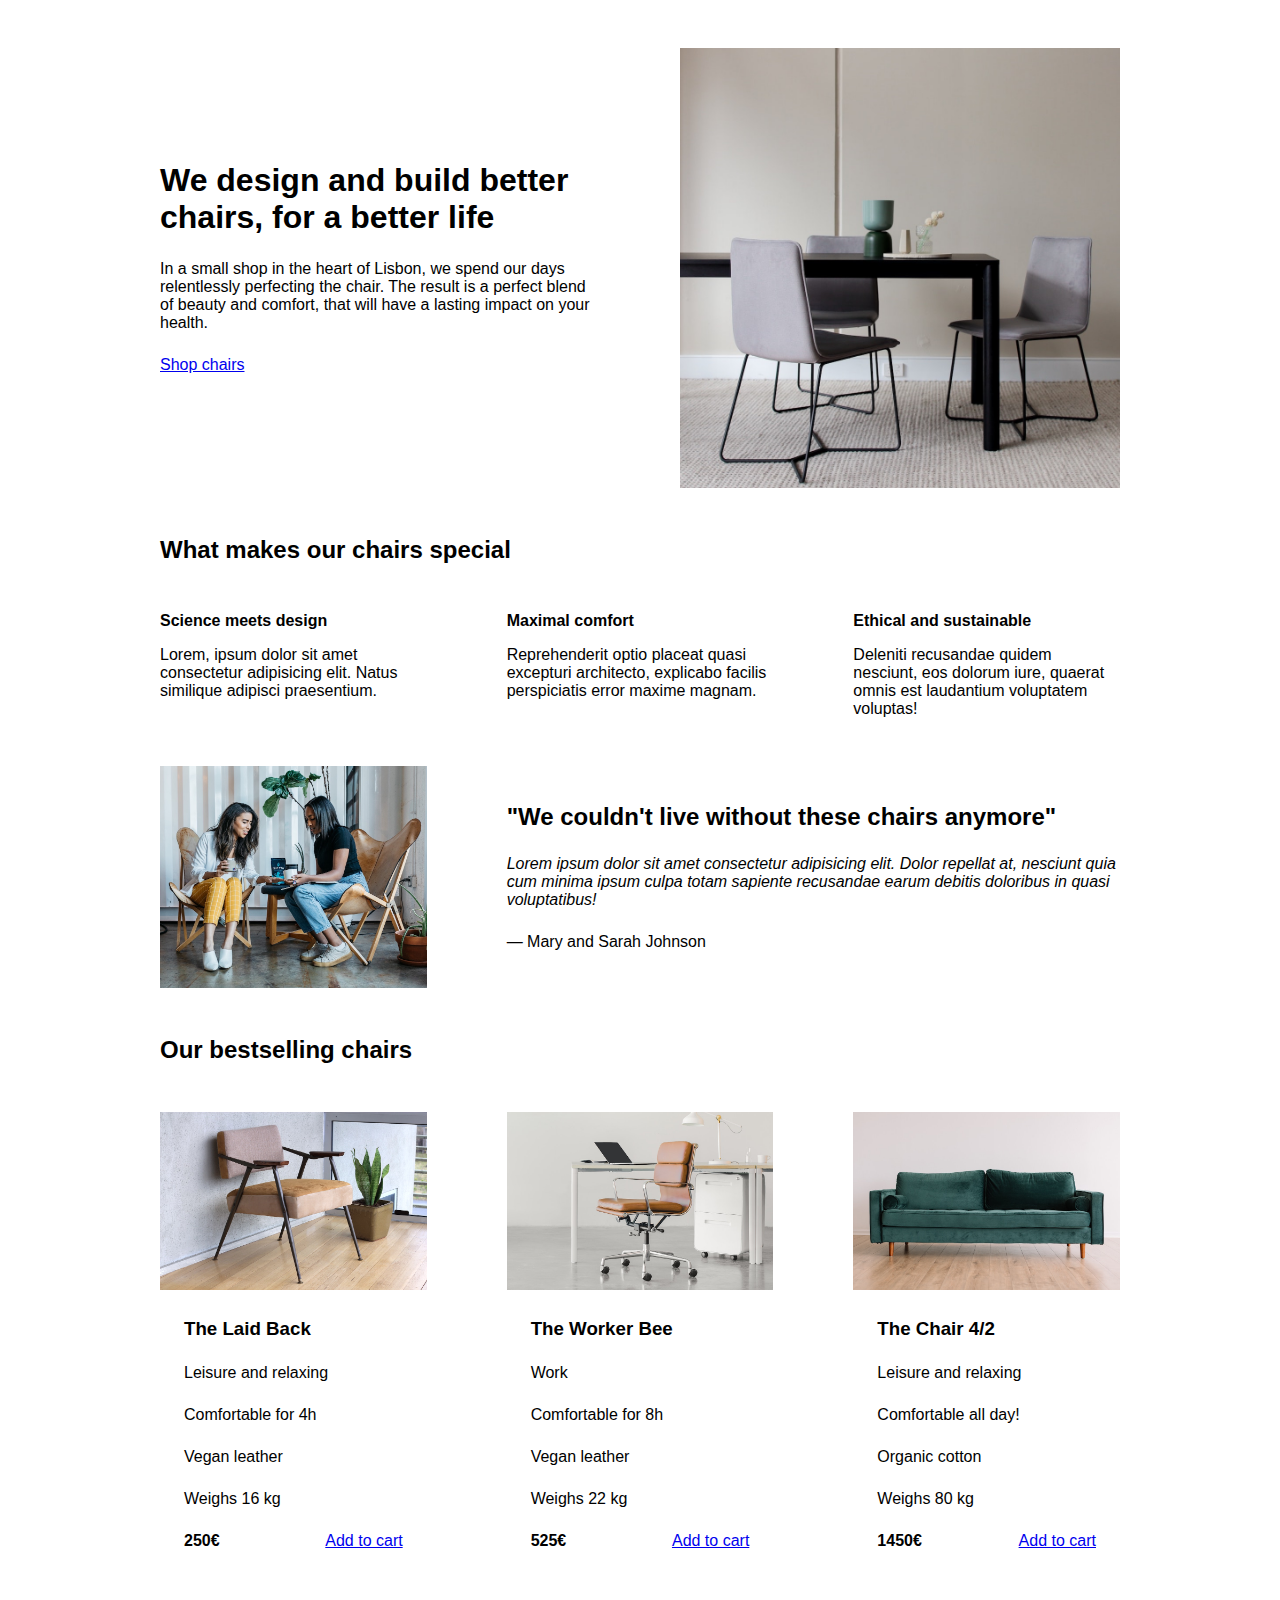
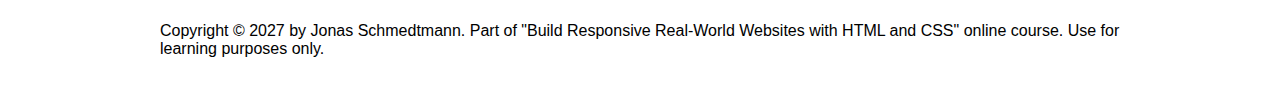
==== web design/index.html @ 237f463a "init" ====
<!DOCTYPE html>
<html lang="en">
  <head>
    <meta charset="UTF-8" />
    <meta http-equiv="X-UA-Compatible" content="IE=edge" />
    <meta name="viewport" content="width=device-width, initial-scale=1.0" />

    <link rel="stylesheet" href="style.css" />
    <title>Lisbon Chair Shop</title>
  </head>
  <body>
    <div class="container">
      <header>
        <div class="header-text-box">
          <h1>We design and build better chairs, for a better life</h1>
          <p class="header-text">
            In a small shop in the heart of Lisbon, we spend our days
            relentlessly perfecting the chair. The result is a perfect blend of
            beauty and comfort, that will have a lasting impact on your health.
          </p>
          <a class="btn btn--big" href="#">Shop chairs</a>
        </div>
        <img src="hero.jpg" alt="Photo" />
      </header>

      <section>
        <h2>What makes our chairs special</h2>
        <div class="grid-3-cols">
          <div>
            <p class="features-title"><strong>Science meets design</strong></p>
            <p class="features-text">
              Lorem, ipsum dolor sit amet consectetur adipisicing elit. Natus
              similique adipisci praesentium.
            </p>
          </div>

          <div>
            <p class="features-title">
              <strong>Maximal comfort</strong>
            </p>
            <p class="features-text">
              Reprehenderit optio placeat quasi excepturi architecto, explicabo
              facilis perspiciatis error maxime magnam.
            </p>
          </div>

          <div>
            <p class="features-title">
              <strong>Ethical and sustainable</strong>
            </p>
            <p class="features-text">
              Deleniti recusandae quidem nesciunt, eos dolorum iure, quaerat
              omnis est laudantium voluptatem voluptas!
            </p>
          </div>
        </div>
      </section>

      <section class="testimonial-section">
        <div class="grid-3-cols">
          <img src="customers.jpg" alt="People sitting on chairs" />
          <div class="testimonial-box">
            <h2>"We couldn't live without these chairs anymore"</h2>
            <blockquote class="testimonial-text">
              Lorem ipsum dolor sit amet consectetur adipisicing elit. Dolor
              repellat at, nesciunt quia cum minima ipsum culpa totam sapiente
              recusandae earum debitis doloribus in quasi voluptatibus!
            </blockquote>
            <p class="testimonial-author">&mdash; Mary and Sarah Johnson</p>
          </div>
        </div>
      </section>

      <section>
        <h2>Our bestselling chairs</h2>
        <div class="grid-3-cols">
          <figure class="chair">
            <img src="chair-1.jpg" alt="Chair" />
            <div class="chair-box">
              <h3>The Laid Back</h3>
              <ul class="chair-details">
                <li>
                  <!-- Span is a generic INLINE text element, it doesn't have any meaning. It's like a div element, but inline -->
                  <span>Leisure and relaxing</span>
                </li>
                <li>
                  <span>Comfortable for 4h</span>
                </li>
                <li>
                  <span>Vegan leather</span>
                </li>
                <li>
                  <span>Weighs 16 kg</span>
                </li>
              </ul>
              <div class="chair-price">
                <strong>250€</strong>
                <a href="#" class="btn btn--small">Add to cart</a>
              </div>
            </div>
          </figure>

          <figure class="chair">
            <img src="chair-2.jpg" alt="Chair" />
            <div class="chair-box">
              <h3>The Worker Bee</h3>
              <ul class="chair-details">
                <li>
                  <span>Work</span>
                </li>
                <li>
                  <span>Comfortable for 8h</span>
                </li>
                <li>
                  <span>Vegan leather</span>
                </li>
                <li>
                  <span>Weighs 22 kg</span>
                </li>
              </ul>
              <div class="chair-price">
                <strong>525€</strong>
                <a href="#" class="btn btn--small">Add to cart</a>
              </div>
            </div>
          </figure>

          <figure class="chair">
            <img src="chair-3.jpg" alt="Chair" />
            <div class="chair-box">
              <h3>The Chair 4/2</h3>
              <ul class="chair-details">
                <li>
                  <span>Leisure and relaxing</span>
                </li>
                <li>
                  <span>Comfortable all day!</span>
                </li>
                <li>
                  <span>Organic cotton</span>
                </li>
                <li>
                  <span>Weighs 80 kg</span>
                </li>
              </ul>
              <div class="chair-price">
                <strong>1450€</strong>
                <a href="#" class="btn btn--small">Add to cart</a>
              </div>
            </div>
          </figure>
        </div>
      </section>

      <footer>
        Copyright &copy; 2027 by Jonas Schmedtmann. Part of "Build Responsive
        Real-World Websites with HTML and CSS" online course. Use for learning
        purposes only.
      </footer>
    </div>
  </body>
</html>
---- web design/style.css ----
/*
SPACING SYSTEM (px)
2 / 4 / 8 / 12 / 16 / 24 / 32 / 48 / 64 / 80 / 96 / 128

FONT SIZE SYSTEM (px)
10 / 12 / 14 / 16 / 18 / 20 / 24 / 30 / 36 / 44 / 52 / 62 / 74 / 86 / 98
*/

* {
  margin: 0;
  padding: 0;
  box-sizing: border-box;
}

/* ------------------------ */
/* GENERAL STYLES */
/* ------------------------ */
body {
  font-family: sans-serif;
}

.container {
  width: 960px;
  margin: 0 auto;
}

header,
section {
  margin-bottom: 48px;
}

h2 {
  margin-bottom: 48px;
}

.grid-3-cols {
  display: grid;
  grid-template-columns: repeat(3, 1fr);
  column-gap: 80px;
}

/* ------------------------ */
/* COMPONENT STYLES */
/* ------------------------ */

/* HEADER */
header {
  display: grid;
  grid-template-columns: repeat(2, 1fr);
  column-gap: 80px;
  margin-top: 48px;
}

.header-text-box {
  align-self: center;
}

h1 {
  margin-bottom: 24px;
}

.header-text {
  margin-bottom: 24px;
}

img {
  width: 100%;
}

/* FEATURES */
.features-icon {
}

.features-title {
  margin-bottom: 16px;
}

.features-text {
}

/* TESTIMONIAL */
.testimonial-section {
}

.testimonial-box {
  grid-column: 2 / -1;
  align-self: center;
}

.testimonial-box h2 {
  margin-bottom: 24px;
}

.testimonial-text {
  font-style: italic;
  margin-bottom: 24px;
}

/* CHAIRS */
.chair-box {
  padding: 24px;
}

h3 {
  margin-bottom: 24px;
}

.chair-details {
  list-style: none;
  margin-bottom: 24px;
}

.chair-details li {
  display: flex;
  align-items: center;
  gap: 12px;
  margin-bottom: 24px;
}

.chair-details li:last-child {
  margin-bottom: 0;
}

.chair-icon {
}

.chair-price {
  display: flex;
  justify-content: space-between;
}

footer {
  margin-bottom: 48px;
}
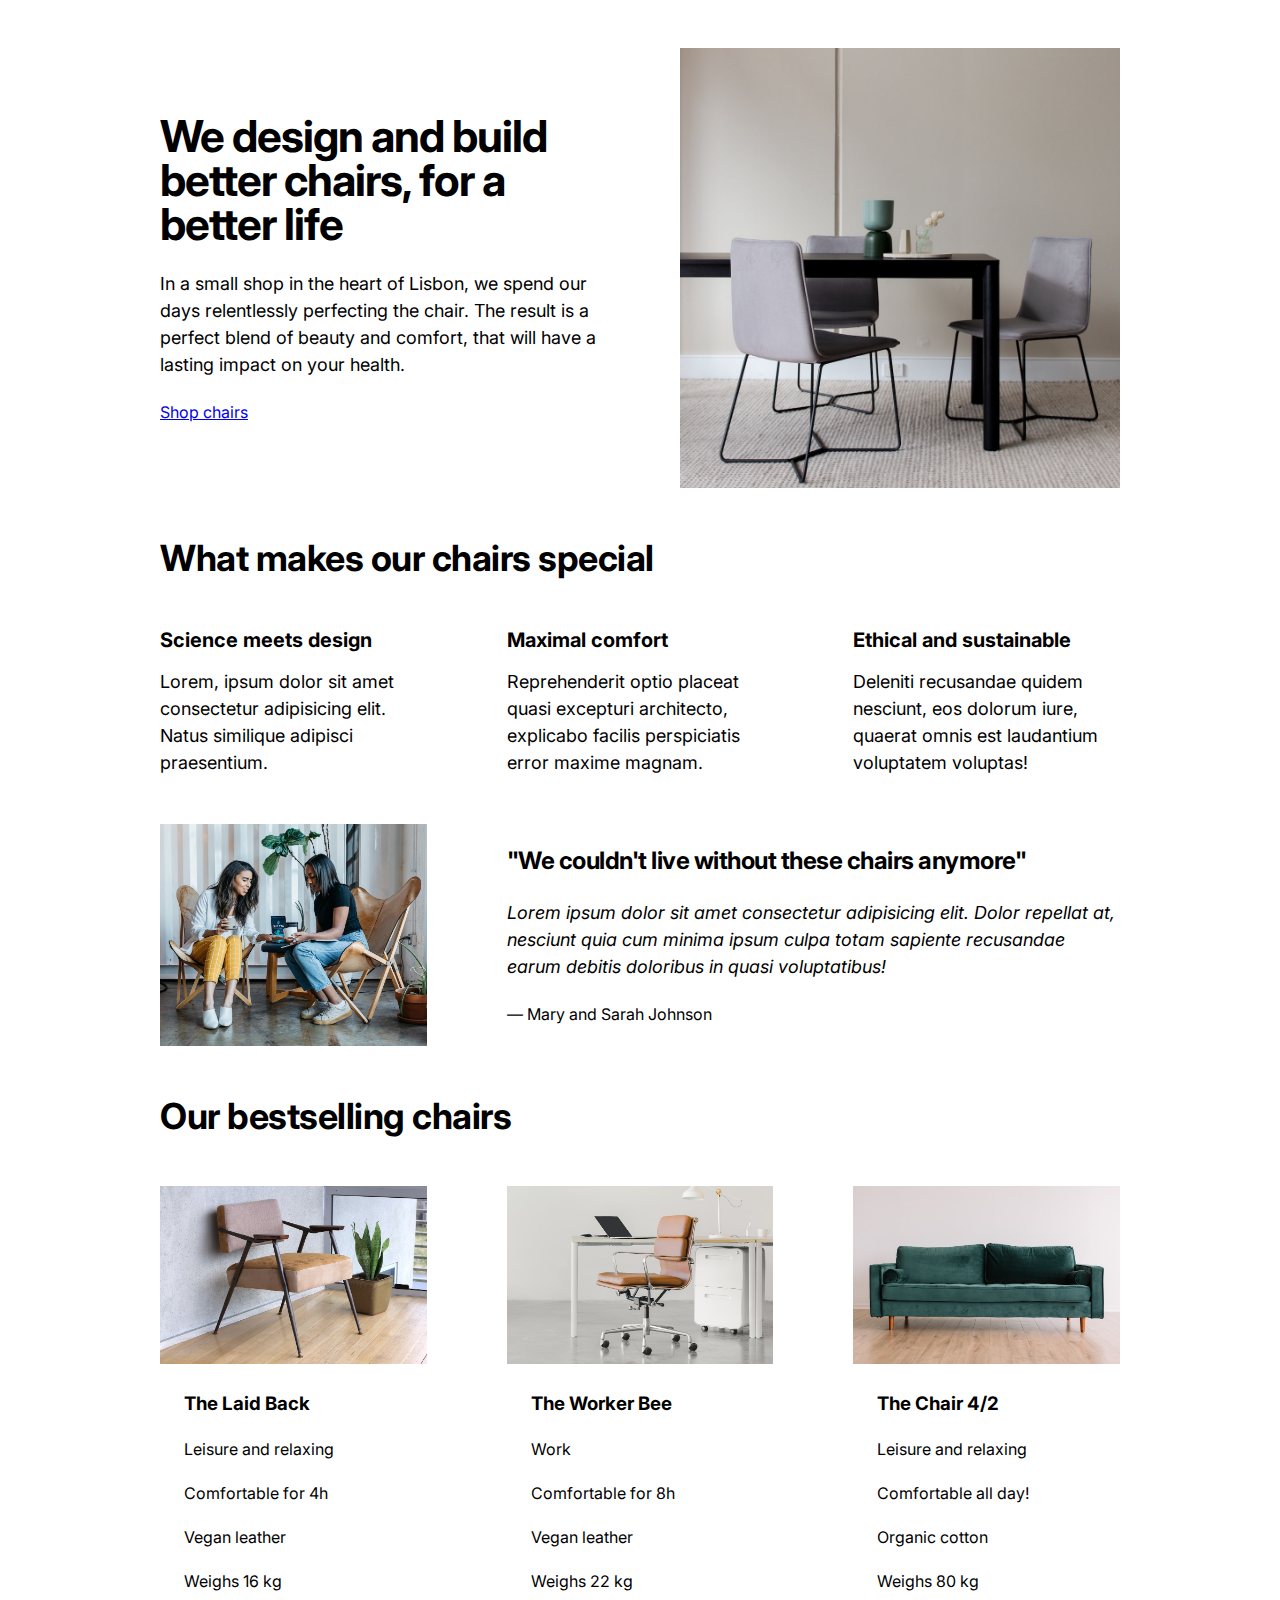
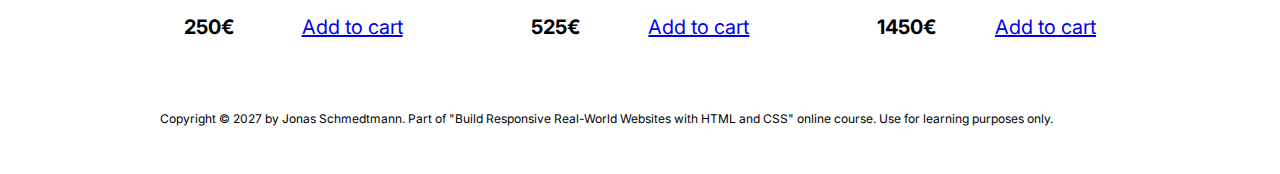
==== commit 13a89f55: "typography" ====
--- a/web design/index.html
+++ b/web design/index.html
@@ -4,7 +4,9 @@
     <meta charset="UTF-8" />
     <meta http-equiv="X-UA-Compatible" content="IE=edge" />
     <meta name="viewport" content="width=device-width, initial-scale=1.0" />
-
+    <link rel="preconnect" href="https://fonts.googleapis.com">
+    <link rel="preconnect" href="https://fonts.gstatic.com" crossorigin>
+    <link href="https://fonts.googleapis.com/css2?family=Inter:wght@400;500;600;700;800;900&display=swap" rel="stylesheet">
     <link rel="stylesheet" href="style.css" />
     <title>Lisbon Chair Shop</title>
   </head>
--- a/web design/style.css
+++ b/web design/style.css
@@ -16,7 +16,7 @@
 /* GENERAL STYLES */
 /* ------------------------ */
 body {
-  font-family: sans-serif;
+  font-family: 'Inter', sans-serif;
 }
 
 .container {
@@ -31,6 +31,8 @@
 
 h2 {
   margin-bottom: 48px;
+  font-size: 36px;
+  letter-spacing: -0.5px;
 }
 
 .grid-3-cols {
@@ -56,11 +58,16 @@
 }
 
 h1 {
+  font-size: 44px;
   margin-bottom: 24px;
+  line-height: 1;
+  letter-spacing:-1px;
 }
 
 .header-text {
   margin-bottom: 24px;
+  font-size: 18px;
+  line-height: 1.5;
 }
 
 img {
@@ -73,9 +80,12 @@
 
 .features-title {
   margin-bottom: 16px;
+  font-size: 20px;
 }
 
 .features-text {
+  font-size: 18px;
+  line-height: 1.5;
 }
 
 /* TESTIMONIAL */
@@ -89,11 +99,14 @@
 
 .testimonial-box h2 {
   margin-bottom: 24px;
+  font-size: 24px;
 }
 
 .testimonial-text {
   font-style: italic;
   margin-bottom: 24px;
+  font-size: 18px;
+  line-height: 1.5;
 }
 
 /* CHAIRS */
@@ -127,8 +140,10 @@
 .chair-price {
   display: flex;
   justify-content: space-between;
+  font-size: 20px;
 }
 
 footer {
   margin-bottom: 48px;
+  font-size: 12px;
 }
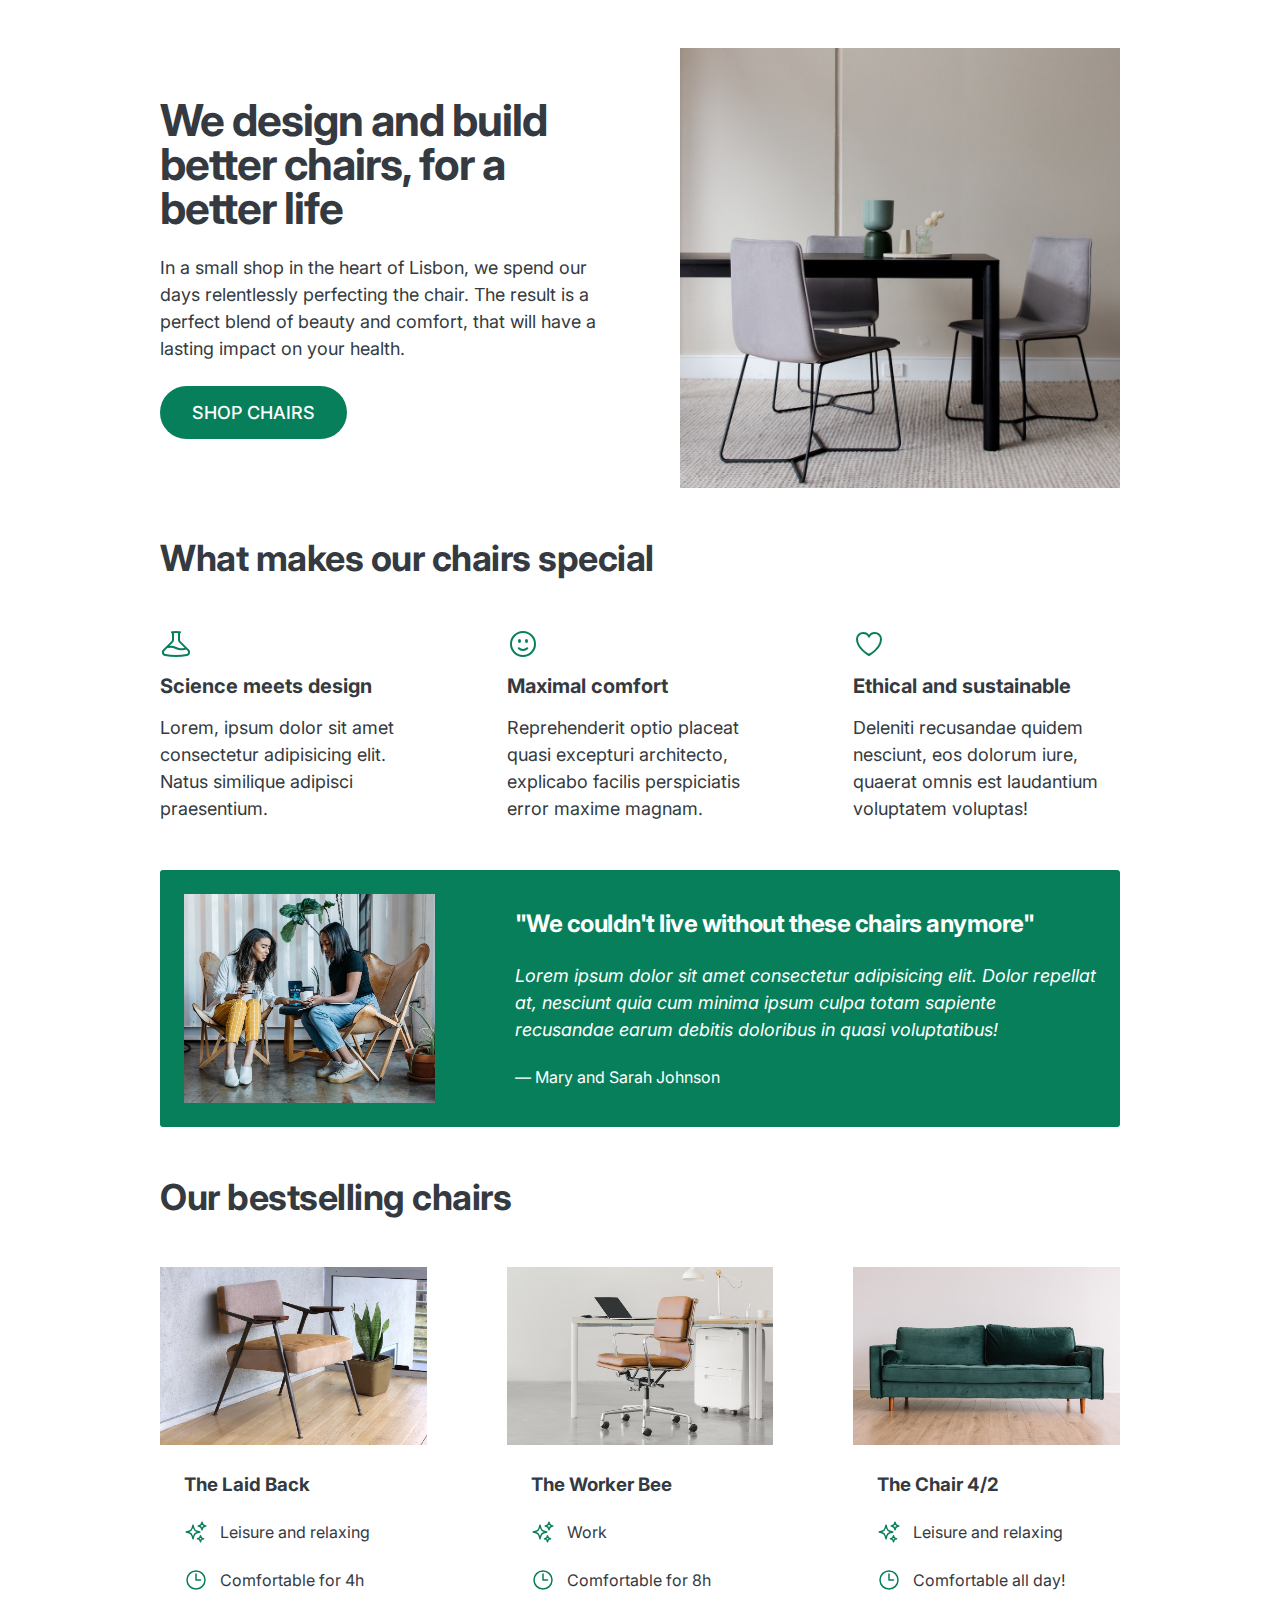
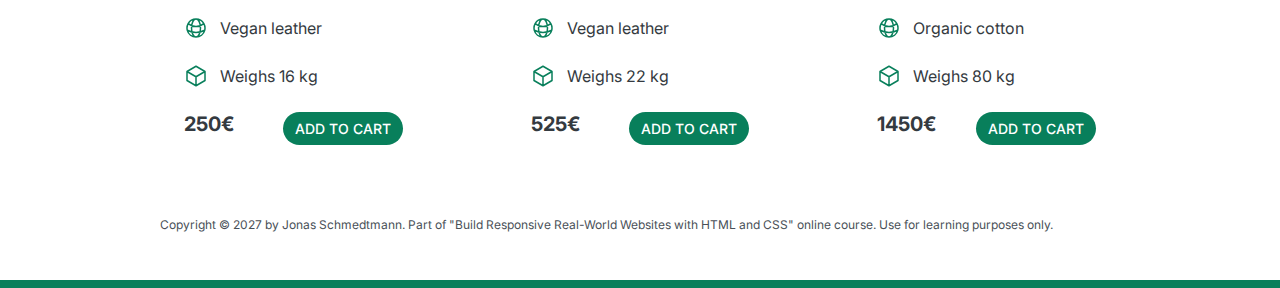
==== commit ddf0e3bd: "add svg icons" ====
--- a/web design/index.html
+++ b/web design/index.html
@@ -1,164 +1,399 @@
 <!DOCTYPE html>
 <html lang="en">
-  <head>
-    <meta charset="UTF-8" />
-    <meta http-equiv="X-UA-Compatible" content="IE=edge" />
-    <meta name="viewport" content="width=device-width, initial-scale=1.0" />
-    <link rel="preconnect" href="https://fonts.googleapis.com">
-    <link rel="preconnect" href="https://fonts.gstatic.com" crossorigin>
-    <link href="https://fonts.googleapis.com/css2?family=Inter:wght@400;500;600;700;800;900&display=swap" rel="stylesheet">
-    <link rel="stylesheet" href="style.css" />
-    <title>Lisbon Chair Shop</title>
-  </head>
-  <body>
-    <div class="container">
-      <header>
-        <div class="header-text-box">
-          <h1>We design and build better chairs, for a better life</h1>
-          <p class="header-text">
-            In a small shop in the heart of Lisbon, we spend our days
-            relentlessly perfecting the chair. The result is a perfect blend of
-            beauty and comfort, that will have a lasting impact on your health.
-          </p>
-          <a class="btn btn--big" href="#">Shop chairs</a>
+    <head>
+        <meta charset="UTF-8" />
+        <meta http-equiv="X-UA-Compatible" content="IE=edge" />
+        <meta name="viewport" content="width=device-width, initial-scale=1.0" />
+        <link rel="preconnect" href="https://fonts.googleapis.com" />
+        <link rel="preconnect" href="https://fonts.gstatic.com" crossorigin />
+        <link
+            href="https://fonts.googleapis.com/css2?family=Inter:wght@400;500;600;700;800;900&display=swap"
+            rel="stylesheet"
+        />
+        <link rel="stylesheet" href="style.css" />
+        <title>Lisbon Chair Shop</title>
+    </head>
+    <body>
+        <div class="container">
+            <header>
+                <div class="header-text-box">
+                    <h1>
+                        We design and build better chairs, for a better life
+                    </h1>
+                    <p class="header-text">
+                        In a small shop in the heart of Lisbon, we spend our
+                        days relentlessly perfecting the chair. The result is a
+                        perfect blend of beauty and comfort, that will have a
+                        lasting impact on your health.
+                    </p>
+                    <a class="btn btn--big" href="#">Shop chairs</a>
+                </div>
+                <img src="hero.jpg" alt="Photo" />
+            </header>
+
+            <section>
+                <h2>What makes our chairs special</h2>
+                <div class="grid-3-cols">
+                    <div>
+                        <svg
+                            xmlns="http://www.w3.org/2000/svg"
+                            fill="none"
+                            viewBox="0 0 24 24"
+                            stroke-width="1.5"
+                            stroke="currentColor"
+                            class="icon"
+                        >
+                            <path
+                                stroke-linecap="round"
+                                stroke-linejoin="round"
+                                d="M9.75 3.104v5.714a2.25 2.25 0 01-.659 1.591L5 14.5M9.75 3.104c-.251.023-.501.05-.75.082m.75-.082a24.301 24.301 0 014.5 0m0 0v5.714c0 .597.237 1.17.659 1.591L19.8 15.3M14.25 3.104c.251.023.501.05.75.082M19.8 15.3l-1.57.393A9.065 9.065 0 0112 15a9.065 9.065 0 00-6.23-.693L5 14.5m14.8.8l1.402 1.402c1.232 1.232.65 3.318-1.067 3.611A48.309 48.309 0 0112 21c-2.773 0-5.491-.235-8.135-.687-1.718-.293-2.3-2.379-1.067-3.61L5 14.5"
+                            />
+                        </svg>
+
+                        <p class="features-title">
+                            <strong>Science meets design</strong>
+                        </p>
+                        <p class="features-text">
+                            Lorem, ipsum dolor sit amet consectetur adipisicing
+                            elit. Natus similique adipisci praesentium.
+                        </p>
+                    </div>
+
+                    <div>
+                        <svg
+                            xmlns="http://www.w3.org/2000/svg"
+                            fill="none"
+                            viewBox="0 0 24 24"
+                            stroke-width="1.5"
+                            stroke="currentColor"
+                            class="icon"
+                        >
+                            <path
+                                stroke-linecap="round"
+                                stroke-linejoin="round"
+                                d="M15.182 15.182a4.5 4.5 0 01-6.364 0M21 12a9 9 0 11-18 0 9 9 0 0118 0zM9.75 9.75c0 .414-.168.75-.375.75S9 10.164 9 9.75 9.168 9 9.375 9s.375.336.375.75zm-.375 0h.008v.015h-.008V9.75zm5.625 0c0 .414-.168.75-.375.75s-.375-.336-.375-.75.168-.75.375-.75.375.336.375.75zm-.375 0h.008v.015h-.008V9.75z"
+                            />
+                        </svg>
+
+                        <p class="features-title">
+                            <strong>Maximal comfort</strong>
+                        </p>
+                        <p class="features-text">
+                            Reprehenderit optio placeat quasi excepturi
+                            architecto, explicabo facilis perspiciatis error
+                            maxime magnam.
+                        </p>
+                    </div>
+
+                    <div>
+                        <svg
+                            xmlns="http://www.w3.org/2000/svg"
+                            fill="none"
+                            viewBox="0 0 24 24"
+                            stroke-width="1.5"
+                            stroke="currentColor"
+                            class="icon"
+                        >
+                            <path
+                                stroke-linecap="round"
+                                stroke-linejoin="round"
+                                d="M21 8.25c0-2.485-2.099-4.5-4.688-4.5-1.935 0-3.597 1.126-4.312 2.733-.715-1.607-2.377-2.733-4.313-2.733C5.1 3.75 3 5.765 3 8.25c0 7.22 9 12 9 12s9-4.78 9-12z"
+                            />
+                        </svg>
+
+                        <p class="features-title">
+                            <strong>Ethical and sustainable</strong>
+                        </p>
+                        <p class="features-text">
+                            Deleniti recusandae quidem nesciunt, eos dolorum
+                            iure, quaerat omnis est laudantium voluptatem
+                            voluptas!
+                        </p>
+                    </div>
+                </div>
+            </section>
+
+            <section class="testimonial-section">
+                <div class="grid-3-cols">
+                    <img src="customers.jpg" alt="People sitting on chairs" />
+                    <div class="testimonial-box">
+                        <h2>"We couldn't live without these chairs anymore"</h2>
+                        <blockquote class="testimonial-text">
+                            Lorem ipsum dolor sit amet consectetur adipisicing
+                            elit. Dolor repellat at, nesciunt quia cum minima
+                            ipsum culpa totam sapiente recusandae earum debitis
+                            doloribus in quasi voluptatibus!
+                        </blockquote>
+                        <p class="testimonial-author">
+                            &mdash; Mary and Sarah Johnson
+                        </p>
+                    </div>
+                </div>
+            </section>
+
+            <section>
+                <h2>Our bestselling chairs</h2>
+                <div class="grid-3-cols">
+                    <figure class="chair">
+                        <img src="chair-1.jpg" alt="Chair" />
+                        <div class="chair-box">
+                            <h3>The Laid Back</h3>
+                            <ul class="chair-details">
+                                <li>
+                                    <svg
+                                        xmlns="http://www.w3.org/2000/svg"
+                                        fill="none"
+                                        viewBox="0 0 24 24"
+                                        stroke-width="1.5"
+                                        stroke="currentColor"
+                                        class="item-icon"
+                                    >
+                                        <path
+                                            stroke-linecap="round"
+                                            stroke-linejoin="round"
+                                            d="M9.813 15.904L9 18.75l-.813-2.846a4.5 4.5 0 00-3.09-3.09L2.25 12l2.846-.813a4.5 4.5 0 003.09-3.09L9 5.25l.813 2.846a4.5 4.5 0 003.09 3.09L15.75 12l-2.846.813a4.5 4.5 0 00-3.09 3.09zM18.259 8.715L18 9.75l-.259-1.035a3.375 3.375 0 00-2.455-2.456L14.25 6l1.036-.259a3.375 3.375 0 002.455-2.456L18 2.25l.259 1.035a3.375 3.375 0 002.456 2.456L21.75 6l-1.035.259a3.375 3.375 0 00-2.456 2.456zM16.894 20.567L16.5 21.75l-.394-1.183a2.25 2.25 0 00-1.423-1.423L13.5 18.75l1.183-.394a2.25 2.25 0 001.423-1.423l.394-1.183.394 1.183a2.25 2.25 0 001.423 1.423l1.183.394-1.183.394a2.25 2.25 0 00-1.423 1.423z"
+                                        />
+                                    </svg>
+
+                                    <span>Leisure and relaxing</span>
+                                </li>
+                                <li>
+                                    <svg
+                                        xmlns="http://www.w3.org/2000/svg"
+                                        fill="none"
+                                        viewBox="0 0 24 24"
+                                        stroke-width="1.5"
+                                        stroke="currentColor"
+                                        class="item-icon"
+                                    >
+                                        <path
+                                            stroke-linecap="round"
+                                            stroke-linejoin="round"
+                                            d="M12 6v6h4.5m4.5 0a9 9 0 11-18 0 9 9 0 0118 0z"
+                                        />
+                                    </svg>
+
+                                    <span>Comfortable for 4h</span>
+                                </li>
+                                <li>
+                                    <svg
+                                        xmlns="http://www.w3.org/2000/svg"
+                                        fill="none"
+                                        viewBox="0 0 24 24"
+                                        stroke-width="1.5"
+                                        stroke="currentColor"
+                                        class="item-icon"
+                                    >
+                                        <path
+                                            stroke-linecap="round"
+                                            stroke-linejoin="round"
+                                            d="M12 21a9.004 9.004 0 008.716-6.747M12 21a9.004 9.004 0 01-8.716-6.747M12 21c2.485 0 4.5-4.03 4.5-9S14.485 3 12 3m0 18c-2.485 0-4.5-4.03-4.5-9S9.515 3 12 3m0 0a8.997 8.997 0 017.843 4.582M12 3a8.997 8.997 0 00-7.843 4.582m15.686 0A11.953 11.953 0 0112 10.5c-2.998 0-5.74-1.1-7.843-2.918m15.686 0A8.959 8.959 0 0121 12c0 .778-.099 1.533-.284 2.253m0 0A17.919 17.919 0 0112 16.5c-3.162 0-6.133-.815-8.716-2.247m0 0A9.015 9.015 0 013 12c0-1.605.42-3.113 1.157-4.418"
+                                        />
+                                    </svg>
+
+                                    <span>Vegan leather</span>
+                                </li>
+                                <li>
+                                    <svg
+                                        xmlns="http://www.w3.org/2000/svg"
+                                        fill="none"
+                                        viewBox="0 0 24 24"
+                                        stroke-width="1.5"
+                                        stroke="currentColor"
+                                        class="item-icon"
+                                    >
+                                        <path
+                                            stroke-linecap="round"
+                                            stroke-linejoin="round"
+                                            d="M21 7.5l-9-5.25L3 7.5m18 0l-9 5.25m9-5.25v9l-9 5.25M3 7.5l9 5.25M3 7.5v9l9 5.25m0-9v9"
+                                        />
+                                    </svg>
+
+                                    <span>Weighs 16 kg</span>
+                                </li>
+                            </ul>
+                            <div class="chair-price">
+                                <strong>250€</strong>
+                                <a href="#" class="btn btn--small"
+                                    >Add to cart</a
+                                >
+                            </div>
+                        </div>
+                    </figure>
+
+                    <figure class="chair">
+                        <img src="chair-2.jpg" alt="Chair" />
+                        <div class="chair-box">
+                            <h3>The Worker Bee</h3>
+                            <ul class="chair-details">
+                                <li>
+                                    <svg
+                                        xmlns="http://www.w3.org/2000/svg"
+                                        fill="none"
+                                        viewBox="0 0 24 24"
+                                        stroke-width="1.5"
+                                        stroke="currentColor"
+                                        class="item-icon"
+                                    >
+                                        <path
+                                            stroke-linecap="round"
+                                            stroke-linejoin="round"
+                                            d="M9.813 15.904L9 18.75l-.813-2.846a4.5 4.5 0 00-3.09-3.09L2.25 12l2.846-.813a4.5 4.5 0 003.09-3.09L9 5.25l.813 2.846a4.5 4.5 0 003.09 3.09L15.75 12l-2.846.813a4.5 4.5 0 00-3.09 3.09zM18.259 8.715L18 9.75l-.259-1.035a3.375 3.375 0 00-2.455-2.456L14.25 6l1.036-.259a3.375 3.375 0 002.455-2.456L18 2.25l.259 1.035a3.375 3.375 0 002.456 2.456L21.75 6l-1.035.259a3.375 3.375 0 00-2.456 2.456zM16.894 20.567L16.5 21.75l-.394-1.183a2.25 2.25 0 00-1.423-1.423L13.5 18.75l1.183-.394a2.25 2.25 0 001.423-1.423l.394-1.183.394 1.183a2.25 2.25 0 001.423 1.423l1.183.394-1.183.394a2.25 2.25 0 00-1.423 1.423z"
+                                        />
+                                    </svg>
+                                    <span>Work</span>
+                                </li>
+                                <li>
+                                    <svg
+                                        xmlns="http://www.w3.org/2000/svg"
+                                        fill="none"
+                                        viewBox="0 0 24 24"
+                                        stroke-width="1.5"
+                                        stroke="currentColor"
+                                        class="item-icon"
+                                    >
+                                        <path
+                                            stroke-linecap="round"
+                                            stroke-linejoin="round"
+                                            d="M12 6v6h4.5m4.5 0a9 9 0 11-18 0 9 9 0 0118 0z"
+                                        />
+                                    </svg>
+                                    <span>Comfortable for 8h</span>
+                                </li>
+                                <li>
+                                    <svg
+                                        xmlns="http://www.w3.org/2000/svg"
+                                        fill="none"
+                                        viewBox="0 0 24 24"
+                                        stroke-width="1.5"
+                                        stroke="currentColor"
+                                        class="item-icon"
+                                    >
+                                        <path
+                                            stroke-linecap="round"
+                                            stroke-linejoin="round"
+                                            d="M12 21a9.004 9.004 0 008.716-6.747M12 21a9.004 9.004 0 01-8.716-6.747M12 21c2.485 0 4.5-4.03 4.5-9S14.485 3 12 3m0 18c-2.485 0-4.5-4.03-4.5-9S9.515 3 12 3m0 0a8.997 8.997 0 017.843 4.582M12 3a8.997 8.997 0 00-7.843 4.582m15.686 0A11.953 11.953 0 0112 10.5c-2.998 0-5.74-1.1-7.843-2.918m15.686 0A8.959 8.959 0 0121 12c0 .778-.099 1.533-.284 2.253m0 0A17.919 17.919 0 0112 16.5c-3.162 0-6.133-.815-8.716-2.247m0 0A9.015 9.015 0 013 12c0-1.605.42-3.113 1.157-4.418"
+                                        />
+                                    </svg>
+                                    <span>Vegan leather</span>
+                                </li>
+                                <li>
+                                    <svg
+                                        xmlns="http://www.w3.org/2000/svg"
+                                        fill="none"
+                                        viewBox="0 0 24 24"
+                                        stroke-width="1.5"
+                                        stroke="currentColor"
+                                        class="item-icon"
+                                    >
+                                        <path
+                                            stroke-linecap="round"
+                                            stroke-linejoin="round"
+                                            d="M21 7.5l-9-5.25L3 7.5m18 0l-9 5.25m9-5.25v9l-9 5.25M3 7.5l9 5.25M3 7.5v9l9 5.25m0-9v9"
+                                        />
+                                    </svg>
+                                    <span>Weighs 22 kg</span>
+                                </li>
+                            </ul>
+                            <div class="chair-price">
+                                <strong>525€</strong>
+                                <a href="#" class="btn btn--small"
+                                    >Add to cart</a
+                                >
+                            </div>
+                        </div>
+                    </figure>
+
+                    <figure class="chair">
+                        <img src="chair-3.jpg" alt="Chair" />
+                        <div class="chair-box">
+                            <h3>The Chair 4/2</h3>
+                            <ul class="chair-details">
+                                <li>
+                                    <svg
+                                        xmlns="http://www.w3.org/2000/svg"
+                                        fill="none"
+                                        viewBox="0 0 24 24"
+                                        stroke-width="1.5"
+                                        stroke="currentColor"
+                                        class="item-icon"
+                                    >
+                                        <path
+                                            stroke-linecap="round"
+                                            stroke-linejoin="round"
+                                            d="M9.813 15.904L9 18.75l-.813-2.846a4.5 4.5 0 00-3.09-3.09L2.25 12l2.846-.813a4.5 4.5 0 003.09-3.09L9 5.25l.813 2.846a4.5 4.5 0 003.09 3.09L15.75 12l-2.846.813a4.5 4.5 0 00-3.09 3.09zM18.259 8.715L18 9.75l-.259-1.035a3.375 3.375 0 00-2.455-2.456L14.25 6l1.036-.259a3.375 3.375 0 002.455-2.456L18 2.25l.259 1.035a3.375 3.375 0 002.456 2.456L21.75 6l-1.035.259a3.375 3.375 0 00-2.456 2.456zM16.894 20.567L16.5 21.75l-.394-1.183a2.25 2.25 0 00-1.423-1.423L13.5 18.75l1.183-.394a2.25 2.25 0 001.423-1.423l.394-1.183.394 1.183a2.25 2.25 0 001.423 1.423l1.183.394-1.183.394a2.25 2.25 0 00-1.423 1.423z"
+                                        />
+                                    </svg>
+                                    <span>Leisure and relaxing</span>
+                                </li>
+                                <li>
+                                    <svg
+                                        xmlns="http://www.w3.org/2000/svg"
+                                        fill="none"
+                                        viewBox="0 0 24 24"
+                                        stroke-width="1.5"
+                                        stroke="currentColor"
+                                        class="item-icon"
+                                    >
+                                        <path
+                                            stroke-linecap="round"
+                                            stroke-linejoin="round"
+                                            d="M12 6v6h4.5m4.5 0a9 9 0 11-18 0 9 9 0 0118 0z"
+                                        />
+                                    </svg>
+                                    <span>Comfortable all day!</span>
+                                </li>
+                                <li>
+                                    <svg
+                                        xmlns="http://www.w3.org/2000/svg"
+                                        fill="none"
+                                        viewBox="0 0 24 24"
+                                        stroke-width="1.5"
+                                        stroke="currentColor"
+                                        class="item-icon"
+                                    >
+                                        <path
+                                            stroke-linecap="round"
+                                            stroke-linejoin="round"
+                                            d="M12 21a9.004 9.004 0 008.716-6.747M12 21a9.004 9.004 0 01-8.716-6.747M12 21c2.485 0 4.5-4.03 4.5-9S14.485 3 12 3m0 18c-2.485 0-4.5-4.03-4.5-9S9.515 3 12 3m0 0a8.997 8.997 0 017.843 4.582M12 3a8.997 8.997 0 00-7.843 4.582m15.686 0A11.953 11.953 0 0112 10.5c-2.998 0-5.74-1.1-7.843-2.918m15.686 0A8.959 8.959 0 0121 12c0 .778-.099 1.533-.284 2.253m0 0A17.919 17.919 0 0112 16.5c-3.162 0-6.133-.815-8.716-2.247m0 0A9.015 9.015 0 013 12c0-1.605.42-3.113 1.157-4.418"
+                                        />
+                                    </svg>
+                                    <span>Organic cotton</span>
+                                </li>
+                                <li>
+                                    <svg
+                                        xmlns="http://www.w3.org/2000/svg"
+                                        fill="none"
+                                        viewBox="0 0 24 24"
+                                        stroke-width="1.5"
+                                        stroke="currentColor"
+                                        class="item-icon"
+                                    >
+                                        <path
+                                            stroke-linecap="round"
+                                            stroke-linejoin="round"
+                                            d="M21 7.5l-9-5.25L3 7.5m18 0l-9 5.25m9-5.25v9l-9 5.25M3 7.5l9 5.25M3 7.5v9l9 5.25m0-9v9"
+                                        />
+                                    </svg>
+                                    <span>Weighs 80 kg</span>
+                                </li>
+                            </ul>
+                            <div class="chair-price">
+                                <strong>1450€</strong>
+                                <a href="#" class="btn btn--small"
+                                    >Add to cart</a
+                                >
+                            </div>
+                        </div>
+                    </figure>
+                </div>
+            </section>
+
+            <footer>
+                Copyright &copy; 2027 by Jonas Schmedtmann. Part of "Build
+                Responsive Real-World Websites with HTML and CSS" online course.
+                Use for learning purposes only.
+            </footer>
         </div>
-        <img src="hero.jpg" alt="Photo" />
-      </header>
-
-      <section>
-        <h2>What makes our chairs special</h2>
-        <div class="grid-3-cols">
-          <div>
-            <p class="features-title"><strong>Science meets design</strong></p>
-            <p class="features-text">
-              Lorem, ipsum dolor sit amet consectetur adipisicing elit. Natus
-              similique adipisci praesentium.
-            </p>
-          </div>
-
-          <div>
-            <p class="features-title">
-              <strong>Maximal comfort</strong>
-            </p>
-            <p class="features-text">
-              Reprehenderit optio placeat quasi excepturi architecto, explicabo
-              facilis perspiciatis error maxime magnam.
-            </p>
-          </div>
-
-          <div>
-            <p class="features-title">
-              <strong>Ethical and sustainable</strong>
-            </p>
-            <p class="features-text">
-              Deleniti recusandae quidem nesciunt, eos dolorum iure, quaerat
-              omnis est laudantium voluptatem voluptas!
-            </p>
-          </div>
-        </div>
-      </section>
-
-      <section class="testimonial-section">
-        <div class="grid-3-cols">
-          <img src="customers.jpg" alt="People sitting on chairs" />
-          <div class="testimonial-box">
-            <h2>"We couldn't live without these chairs anymore"</h2>
-            <blockquote class="testimonial-text">
-              Lorem ipsum dolor sit amet consectetur adipisicing elit. Dolor
-              repellat at, nesciunt quia cum minima ipsum culpa totam sapiente
-              recusandae earum debitis doloribus in quasi voluptatibus!
-            </blockquote>
-            <p class="testimonial-author">&mdash; Mary and Sarah Johnson</p>
-          </div>
-        </div>
-      </section>
-
-      <section>
-        <h2>Our bestselling chairs</h2>
-        <div class="grid-3-cols">
-          <figure class="chair">
-            <img src="chair-1.jpg" alt="Chair" />
-            <div class="chair-box">
-              <h3>The Laid Back</h3>
-              <ul class="chair-details">
-                <li>
-                  <!-- Span is a generic INLINE text element, it doesn't have any meaning. It's like a div element, but inline -->
-                  <span>Leisure and relaxing</span>
-                </li>
-                <li>
-                  <span>Comfortable for 4h</span>
-                </li>
-                <li>
-                  <span>Vegan leather</span>
-                </li>
-                <li>
-                  <span>Weighs 16 kg</span>
-                </li>
-              </ul>
-              <div class="chair-price">
-                <strong>250€</strong>
-                <a href="#" class="btn btn--small">Add to cart</a>
-              </div>
-            </div>
-          </figure>
-
-          <figure class="chair">
-            <img src="chair-2.jpg" alt="Chair" />
-            <div class="chair-box">
-              <h3>The Worker Bee</h3>
-              <ul class="chair-details">
-                <li>
-                  <span>Work</span>
-                </li>
-                <li>
-                  <span>Comfortable for 8h</span>
-                </li>
-                <li>
-                  <span>Vegan leather</span>
-                </li>
-                <li>
-                  <span>Weighs 22 kg</span>
-                </li>
-              </ul>
-              <div class="chair-price">
-                <strong>525€</strong>
-                <a href="#" class="btn btn--small">Add to cart</a>
-              </div>
-            </div>
-          </figure>
-
-          <figure class="chair">
-            <img src="chair-3.jpg" alt="Chair" />
-            <div class="chair-box">
-              <h3>The Chair 4/2</h3>
-              <ul class="chair-details">
-                <li>
-                  <span>Leisure and relaxing</span>
-                </li>
-                <li>
-                  <span>Comfortable all day!</span>
-                </li>
-                <li>
-                  <span>Organic cotton</span>
-                </li>
-                <li>
-                  <span>Weighs 80 kg</span>
-                </li>
-              </ul>
-              <div class="chair-price">
-                <strong>1450€</strong>
-                <a href="#" class="btn btn--small">Add to cart</a>
-              </div>
-            </div>
-          </figure>
-        </div>
-      </section>
-
-      <footer>
-        Copyright &copy; 2027 by Jonas Schmedtmann. Part of "Build Responsive
-        Real-World Websites with HTML and CSS" online course. Use for learning
-        purposes only.
-      </footer>
-    </div>
-  </body>
+    </body>
 </html>
--- a/web design/style.css
+++ b/web design/style.css
@@ -7,143 +7,181 @@
 */
 
 * {
-  margin: 0;
-  padding: 0;
-  box-sizing: border-box;
+    margin: 0;
+    padding: 0;
+    box-sizing: border-box;
 }
 
 /* ------------------------ */
 /* GENERAL STYLES */
 /* ------------------------ */
 body {
-  font-family: 'Inter', sans-serif;
+    font-family: 'Inter', sans-serif;
+    color: #343a40;
+    border-bottom: 8px solid #087f5b;
 }
 
 .container {
-  width: 960px;
-  margin: 0 auto;
+    width: 960px;
+    margin: 0 auto;
 }
 
 header,
 section {
-  margin-bottom: 48px;
+    margin-bottom: 48px;
 }
 
 h2 {
-  margin-bottom: 48px;
-  font-size: 36px;
-  letter-spacing: -0.5px;
+    margin-bottom: 48px;
+    font-size: 36px;
+    letter-spacing: -0.5px;
 }
 
 .grid-3-cols {
-  display: grid;
-  grid-template-columns: repeat(3, 1fr);
-  column-gap: 80px;
+    display: grid;
+    grid-template-columns: repeat(3, 1fr);
+    column-gap: 80px;
+}
+.btn:link,
+.btn:visited {
+    background-color: #087f5b;
+    color: #fff;
+    text-decoration: none;
+    text-transform: uppercase;
+
+    display: inline-block;
+    font-weight: 500;
+    border-radius: 75px;
 }
 
+.btn:hover,
+.btn:active {
+    background-color: #099268;
+}
+
+.btn--big {
+    font-size: 18px;
+    padding: 16px 32px;
+}
+.btn--small {
+    font-size: 14px;
+    padding: 8px 12px;
+}
 /* ------------------------ */
 /* COMPONENT STYLES */
 /* ------------------------ */
 
 /* HEADER */
 header {
-  display: grid;
-  grid-template-columns: repeat(2, 1fr);
-  column-gap: 80px;
-  margin-top: 48px;
+    display: grid;
+    grid-template-columns: repeat(2, 1fr);
+    column-gap: 80px;
+    margin-top: 48px;
 }
 
 .header-text-box {
-  align-self: center;
+    align-self: center;
 }
 
 h1 {
-  font-size: 44px;
-  margin-bottom: 24px;
-  line-height: 1;
-  letter-spacing:-1px;
+    font-size: 44px;
+    margin-bottom: 24px;
+    line-height: 1;
+    letter-spacing: -1px;
 }
 
 .header-text {
-  margin-bottom: 24px;
-  font-size: 18px;
-  line-height: 1.5;
+    margin-bottom: 24px;
+    font-size: 18px;
+    line-height: 1.5;
 }
 
 img {
-  width: 100%;
+    width: 100%;
 }
 
 /* FEATURES */
-.features-icon {
+.icon{
+  stroke:#087f5b;
+  height:32px;
+  width: 32px;
+  margin-bottom: 10px;
 }
 
 .features-title {
-  margin-bottom: 16px;
-  font-size: 20px;
+    margin-bottom: 16px;
+    font-size: 20px;
 }
 
 .features-text {
-  font-size: 18px;
-  line-height: 1.5;
+    font-size: 18px;
+    line-height: 1.5;
 }
 
 /* TESTIMONIAL */
 .testimonial-section {
+    background-color: #087f5b;
+    color: #fff;
+    padding: 24px;
+    border-radius: 3px;
 }
 
 .testimonial-box {
-  grid-column: 2 / -1;
-  align-self: center;
+    grid-column: 2 / -1;
+    align-self: center;
 }
 
 .testimonial-box h2 {
-  margin-bottom: 24px;
-  font-size: 24px;
+    margin-bottom: 24px;
+    font-size: 24px;
 }
 
 .testimonial-text {
-  font-style: italic;
-  margin-bottom: 24px;
-  font-size: 18px;
-  line-height: 1.5;
+    font-style: italic;
+    margin-bottom: 24px;
+    font-size: 18px;
+    line-height: 1.5;
 }
 
 /* CHAIRS */
 .chair-box {
-  padding: 24px;
+    padding: 24px;
 }
 
 h3 {
-  margin-bottom: 24px;
+    margin-bottom: 24px;
 }
 
 .chair-details {
-  list-style: none;
-  margin-bottom: 24px;
+    list-style: none;
+    margin-bottom: 24px;
 }
 
 .chair-details li {
-  display: flex;
-  align-items: center;
-  gap: 12px;
-  margin-bottom: 24px;
+    display: flex;
+    align-items: center;
+    gap: 12px;
+    margin-bottom: 24px;
 }
 
 .chair-details li:last-child {
-  margin-bottom: 0;
+    margin-bottom: 0;
 }
 
-.chair-icon {
+.item-icon {
+  stroke:#087f5b;
+  height: 24px;
+  width: 24px;
 }
 
 .chair-price {
-  display: flex;
-  justify-content: space-between;
-  font-size: 20px;
+    display: flex;
+    justify-content: space-between;
+    font-size: 20px;
 }
 
 footer {
-  margin-bottom: 48px;
-  font-size: 12px;
+    margin-bottom: 48px;
+    font-size: 12px;
+    color: #495057;
 }
